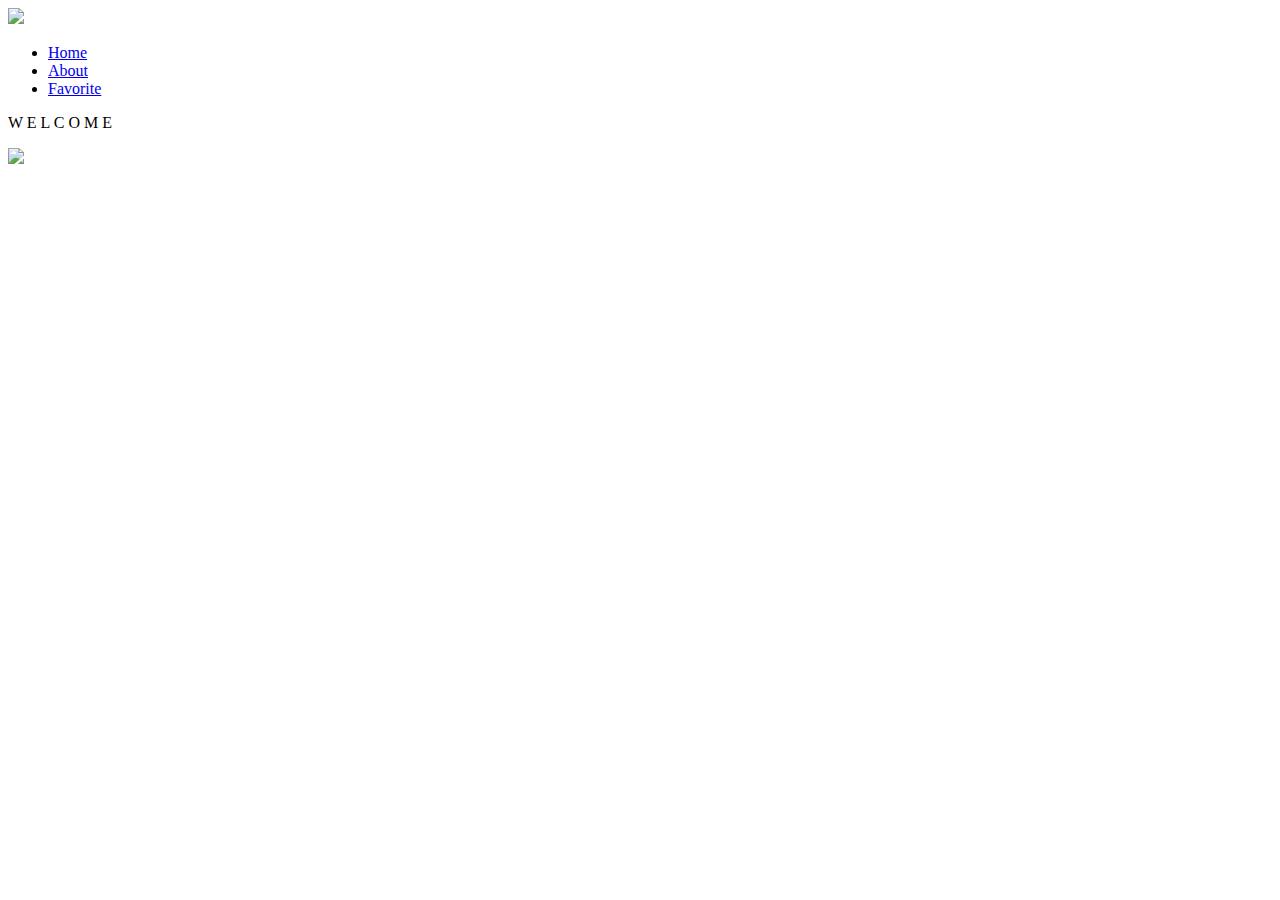
==== index.html @ 231c4756 "Add files via upload" ====
<!DOCTYPE html>
<html lang="en">
<head>
  <meta charset="UTF-8">
  <link href="css/style.css" rel="stylesheet">
  <link href="https://fonts.googleapis.com/css2?family=Roboto:wght@100;300;700&display=swap" rel="stylesheet">
  <link href="https://fonts.googleapis.com/css2?family=Playfair+Display:wght@400;700&display=swap" rel="stylesheet">

  <title>LEEGALEE</title>
</head>
<body>
<!-- navbar -->
  <div class="navbar">
  <a id="logo" href="index.html">
    <img src="images/logo.png" height="25">
  </a>
    <ul id="menu">
      <li><a href="#">Home</a></li>
      <li><a href="about.html">About</a></li>
      <li><a href="favorite.html">Favorite</a></li>
    </ul>
  </div>

<!-- main box -->
  <div class="main-box">
    <div class="about-text">
      <p id="welcome-text">W E L C O M E</p>
      <img src="images/logo.png" width="680" id="index-logo">

      
    </div>
  </div>



</body>
</html>
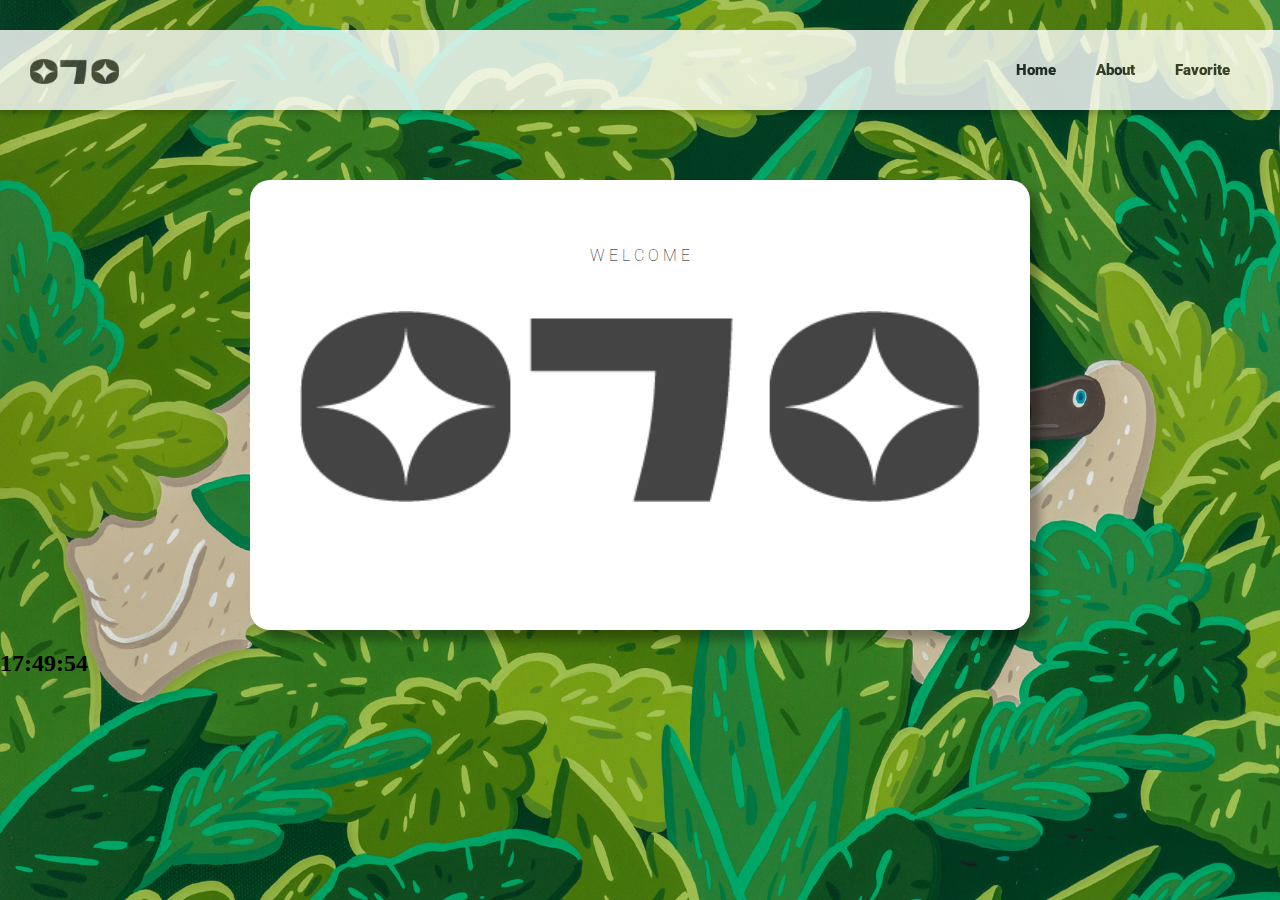
==== commit 3e289c79: "Update index.html" ====
--- a/index.html
+++ b/index.html
@@ -26,12 +26,14 @@
     <div class="about-text">
       <p id="welcome-text">W E L C O M E</p>
       <img src="images/logo.png" width="680" id="index-logo">
-
-      
     </div>
   </div>
+  
+    <div id="clock-box">
+    <h2 id="clock">00:00:00</h2>
+  </div>
 
-
+  <script src="clock.js"></script>
 
 </body>
-</html>+</html>
--- a/css/style.css
+++ b/css/style.css
@@ -0,0 +1,207 @@
+@font-face {
+  font-family: 'roboto';
+  src: url("https://fonts.googleapis.com/css2?family=Roboto:wght@100;300;700&display=swap");
+}
+
+@import url('https://fonts.googleapis.com/css2?family=Playfair+Display:wght@400;700&display=swap');
+
+@font-face {
+  font-family: 'PyeongChangPeace-Bold';
+  src: url('https://cdn.jsdelivr.net/gh/projectnoonnu/noonfonts_2206-02@1.0/PyeongChangPeace-Bold.woff2') format('woff2');
+  font-weight: 700;
+  font-style: normal;
+}
+
+* {
+  box-sizing: border-box;
+}
+
+body, html {
+  height: 100%;
+}
+
+body {
+  margin: 0;
+  background-color: white;
+  background-image: url("../images/dodo.jpg");
+  background-repeat: no-repeat;
+  background-size: cover;
+  padding-top: 30px;
+}
+
+.navbar {
+  position: fixed;
+
+  background-color: white;
+  opacity: 0.8;
+  width: 100%;
+  height: 80px;
+  padding-left: 30px;
+  padding-right: 30px;
+  box-shadow: 0 4px 5px 0 rgba(0,0,0,.2);
+}
+
+.navbar #logo {
+  line-height: 80px;
+}
+
+.navbar #logo img {
+  vertical-align: middle;
+}
+
+#menu {
+  float: right;
+  list-style: none;
+  margin: 0;
+  padding: 0;
+}
+
+#menu li {
+  float: left;
+  line-height: 80px;
+}
+
+#menu li a {
+  display: block;
+  padding-left: 20px;
+  padding-right: 20px;
+  font-family: 'roboto';
+  font-weight: 900;
+  color: rgb(40, 40, 40);
+  font-size: 15px;
+  text-decoration: none;
+}
+
+#menu li a:hover {
+  background-color: #f1ff57;
+}
+
+.main-box {
+  display: flex;
+  margin-left: auto;
+  margin-right: auto;
+  margin-top: 150px;
+  width: 780px;
+  height: 450px;
+  background-color: white;
+  overflow: hidden;
+  border-radius: 20px;
+  box-shadow: 10px 10px 10px 0 rgba(0,0,0,.3);
+  animation: fadein 1s;
+}
+
+.main-box .about-text {
+  margin: 50px;
+}
+
+.main-box .about-text p {
+  font-family: 'roboto';
+  font-weight: 100;
+ }
+
+.main-box .about-text #welcome-text {
+  text-align: center;
+  animation: fadein 1s;
+}
+
+#index-logo {
+  margin-top: 30px;
+}
+
+.main-box .about-text h1 {
+ font-family: 'Playfair Display', serif;
+ font-size: 48px;
+ font-weight: 700;
+ margin-top: 30px;
+ margin-bottom: 10px;
+ display: inline-block;
+}
+
+@keyframes fadein {
+  from {
+      opacity: 0;
+    }
+  to {
+      opacity: 1;
+    }
+  }
+
+.main-box .about-text .contact {
+  margin-top: 100px;
+}
+
+.main-box .about-text .contact a {
+  margin-right: 10px;
+  text-decoration: none;
+}
+
+.main-box .text {
+  text-align: right;
+  justify-content:center;
+  margin-left: 200px;
+  padding-top: 230px;
+}
+
+#main-na {
+  margin-left: 50px;
+  box-shadow: 2px 1px 5px 0 rgba(0,0,0,.3);
+
+
+}
+
+/* 페이보릿 박스 */
+.favorite-boxes {
+  display: flex;
+  justify-content: space-between;
+  margin-left: auto;
+  margin-right: auto;
+  margin-top: 150px;
+  width: 780px;
+  height: 450px;
+}
+
+.favorite-boxes #cat {
+  width: 250px;
+  height: 450px;
+  border-radius: 20px;
+  box-shadow: 10px 10px 10px 0 rgba(0,0,0,.3);
+  background-color: white;
+  overflow: hidden;
+  animation: fadein 1s;
+}
+
+.favorite-boxes #cat img {
+  position: relative;
+  right: 15px;
+}
+
+.favorite-boxes #cafe {
+  width: 250px;
+  height: 450px;
+  background-color: white;
+  border-radius: 20px;
+  box-shadow: 10px 10px 10px 0 rgba(0,0,0,.3);
+  overflow: hidden;
+  animation: fadein 1.7s;
+}
+
+.favorite-boxes #cafe img {
+  position: relative;
+  right: 8px;
+}
+
+.favorite-boxes #cute {
+  width: 250px;
+  height: 450px;
+  border-radius: 20px;
+  background-color: white;
+  box-shadow: 10px 10px 10px 0 rgba(0,0,0,.3);
+  overflow: hidden;
+  animation: fadein 2s;
+}
+
+.favorite-boxes h3 {
+  line-height: 45px;
+  vertical-align: middle;
+  text-align: center;
+}
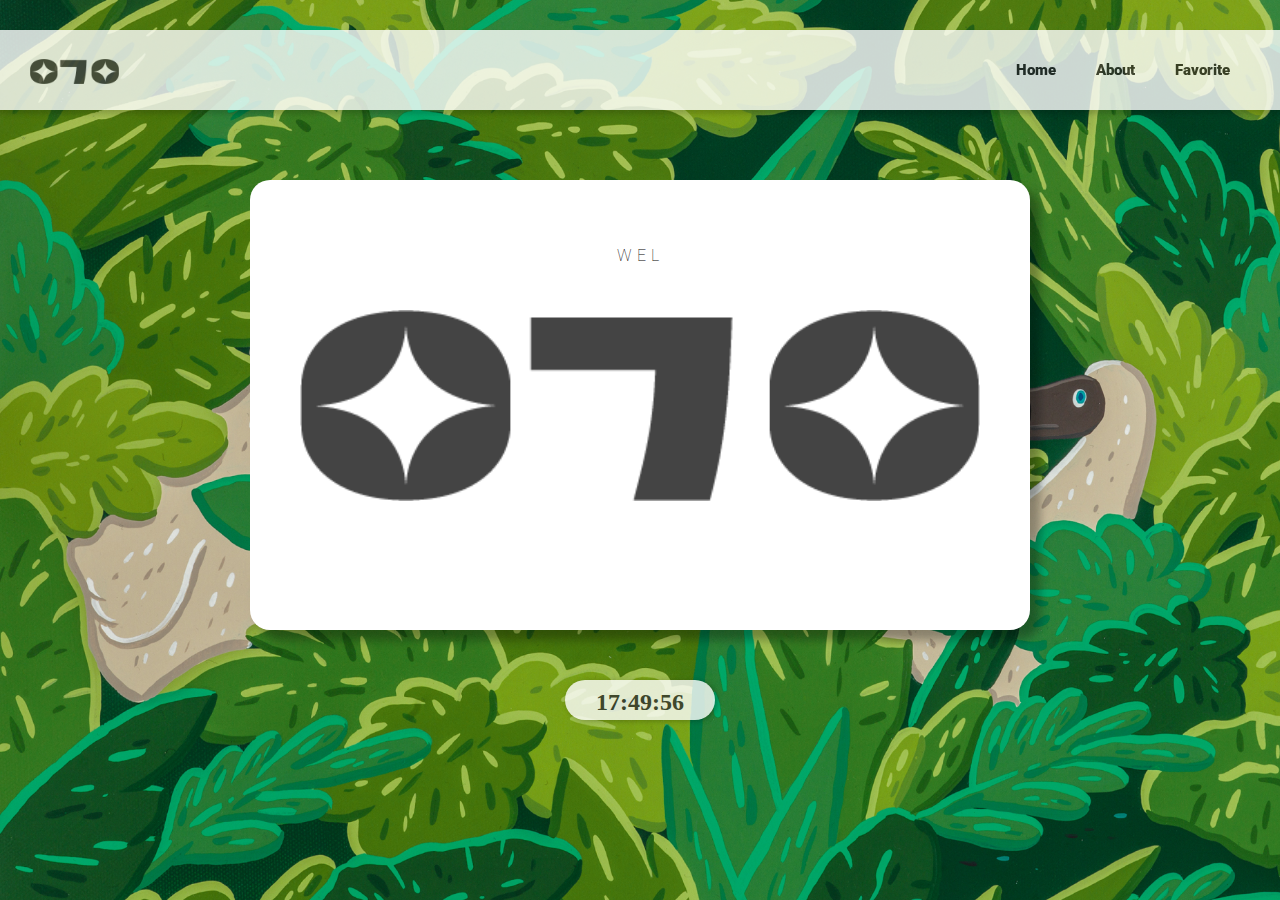
==== commit 35568e34: "Update index.html" ====
--- a/index.html
+++ b/index.html
@@ -11,9 +11,10 @@
 <body>
 <!-- navbar -->
   <div class="navbar">
-  <a id="logo" href="index.html">
-    <img src="images/logo.png" height="25">
-  </a>
+    <a id="logo" href="index.html">
+      <img src="images/logo.png" height="25">
+    </a>
+
     <ul id="menu">
       <li><a href="#">Home</a></li>
       <li><a href="about.html">About</a></li>
@@ -23,17 +24,17 @@
 
 <!-- main box -->
   <div class="main-box">
-    <div class="about-text">
-      <p id="welcome-text">W E L C O M E</p>
-      <img src="images/logo.png" width="680" id="index-logo">
+    <div class="index-text">
+      <p id="welcome-text">WELCOME</p>
     </div>
   </div>
-  
-    <div id="clock-box">
+
+  <div id="clock-box">
     <h2 id="clock">00:00:00</h2>
   </div>
 
   <script src="clock.js"></script>
+  <script src="text.js"></script>
 
 </body>
 </html>
--- a/css/style.css
+++ b/css/style.css
@@ -90,23 +90,34 @@
   animation: fadein 1s;
 }
 
+.main-box .index-text {
+  margin: 50px;
+  background-image: url(../images/logo.png);
+  background-repeat: no-repeat;
+  background-size: contain;
+  background-position: center center;
+}
+
 .main-box .about-text {
   margin: 50px;
 }
 
-.main-box .about-text p {
+.main-box .about-text {
   font-family: 'roboto';
   font-weight: 100;
  }
 
-.main-box .about-text #welcome-text {
+.main-box .index-text #welcome-text {
+  font-family: 'roboto';
+  font-weight: 100;
+  width: 680px;
   text-align: center;
-  animation: fadein 1s;
-}
-
-#index-logo {
-  margin-top: 30px;
-}
+  letter-spacing: 5px;
+}
+
+/* #index-logo {
+
+} */
 
 .main-box .about-text h1 {
  font-family: 'Playfair Display', serif;
@@ -145,8 +156,29 @@
 #main-na {
   margin-left: 50px;
   box-shadow: 2px 1px 5px 0 rgba(0,0,0,.3);
-
-
+}
+
+#clock-box {
+  margin-top: 50px;
+  margin-left: auto;
+  margin-right: auto;
+  width: 150px;
+  height: 40px;
+  background-color: white;
+  border-radius: 20px;
+  box-shadow: 2px 1px 5px 0 rgba(0,0,0,.3);
+  opacity: 0.8;
+}
+
+#clock-box:hover {
+  background-color: #f1ff57;
+}
+
+#clock {
+  text-align: center;
+  color: rgb(50, 50, 50);
+  vertical-align: middle;
+  line-height: 45px;
 }
 
 /* 페이보릿 박스 */
